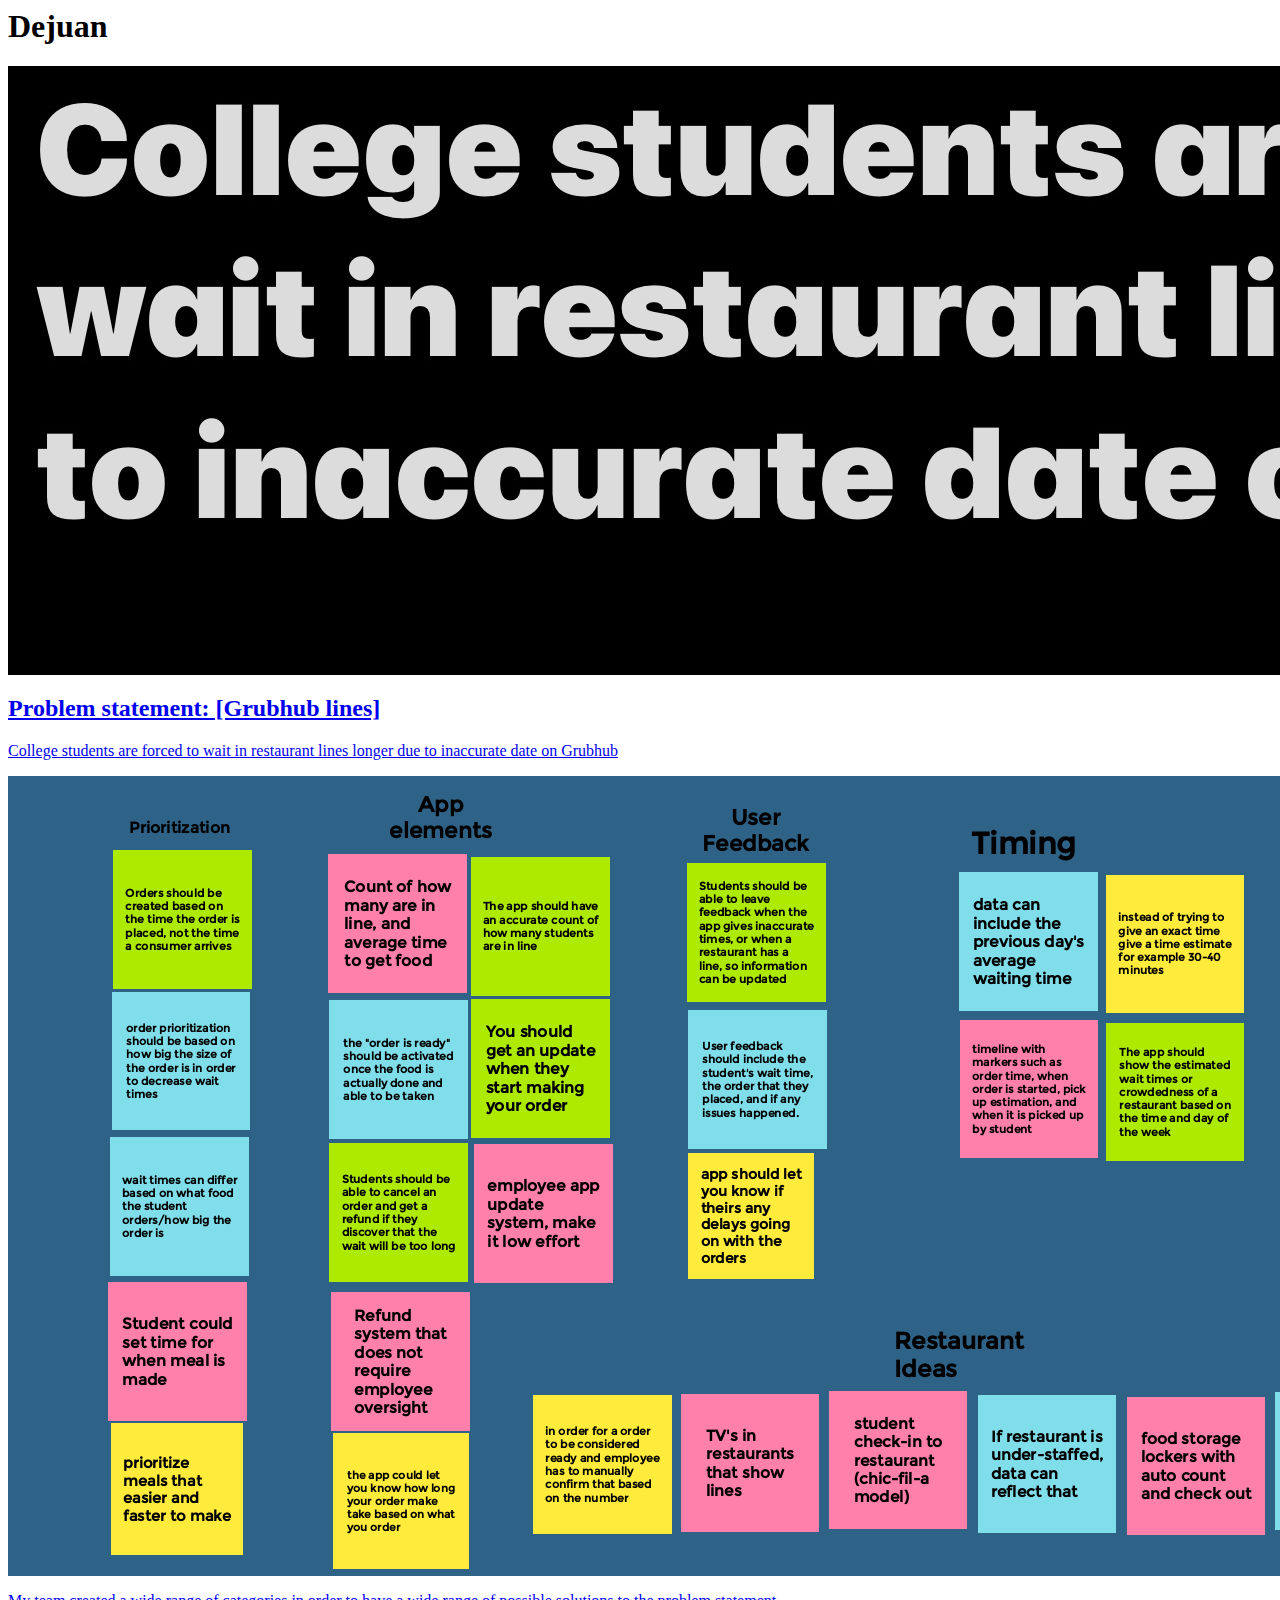
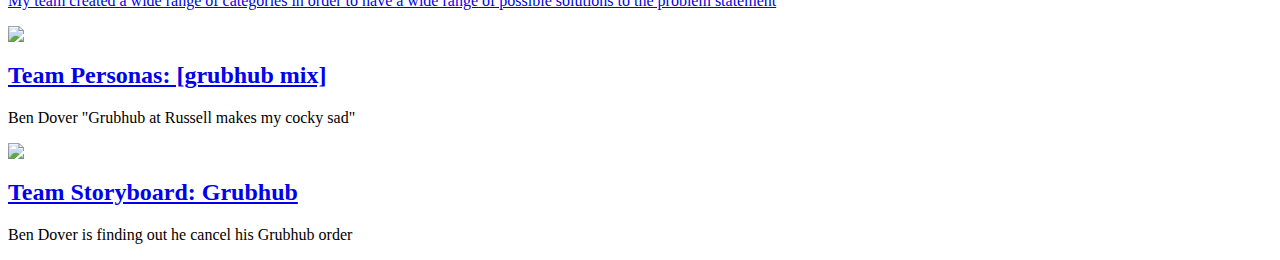
==== index.html @ 68c8be0b "Update index.html" ====
<html>
    <head>
        <title>d3juann</title>
    </head><link rel="stylesheet"href="styles.css"/>
    <body>
        <!--Problem statement assignment-->
        <h1>Dejuan</h1>
        <section class="assign">
            <img src="files/problem-statement.jpg" /><a href="files/problem-statement.jpg">
            <section class="assign-det">
                <h2>Problem statement: [Grubhub lines]</h2>
                <p>
                        College students are forced to wait in restaurant lines longer due to inaccurate date on Grubhub
                </p>
            </section>
        </section>

        <!--Affinity diagram-->
        <section class="assign">
            <img src="image/affinity-diagram.png"/><a href="files/affinitydiagram.pdf">
            <section class="assign-det">
            <p>
                    My team created a wide range of categories in order to have a wide range of possible solutions to the problem statement
            </p>
            </section>
        </section>

        <!--Personas Assignment-->
        <section class="assign">
            <img src="image/my-persona.png"/><a href="image/my-persona.png"></a>
            <section class="assign-det">
                <a href="files/Personas .pdf"><h2>Team Personas: [grubhub mix]</h2></a>
                <p>
                    Ben Dover "Grubhub at Russell makes my cocky sad"
                </p>
            </section>
        </section>
        <!--Storyboard assignment-->
        <section class="assign">
            <img src="image/my-storyboard.jpeg"/><a href="image/my-storyboard.jpeg"></a>
            <section class="assign-det">
                <a href="files/Team storyboard.pdf"><h2>Team Storyboard: Grubhub</h2></a>
                <p>
                    Ben Dover is finding out he cancel his Grubhub order
                </p>
            </section>
        </section>
    </body>

    </html>
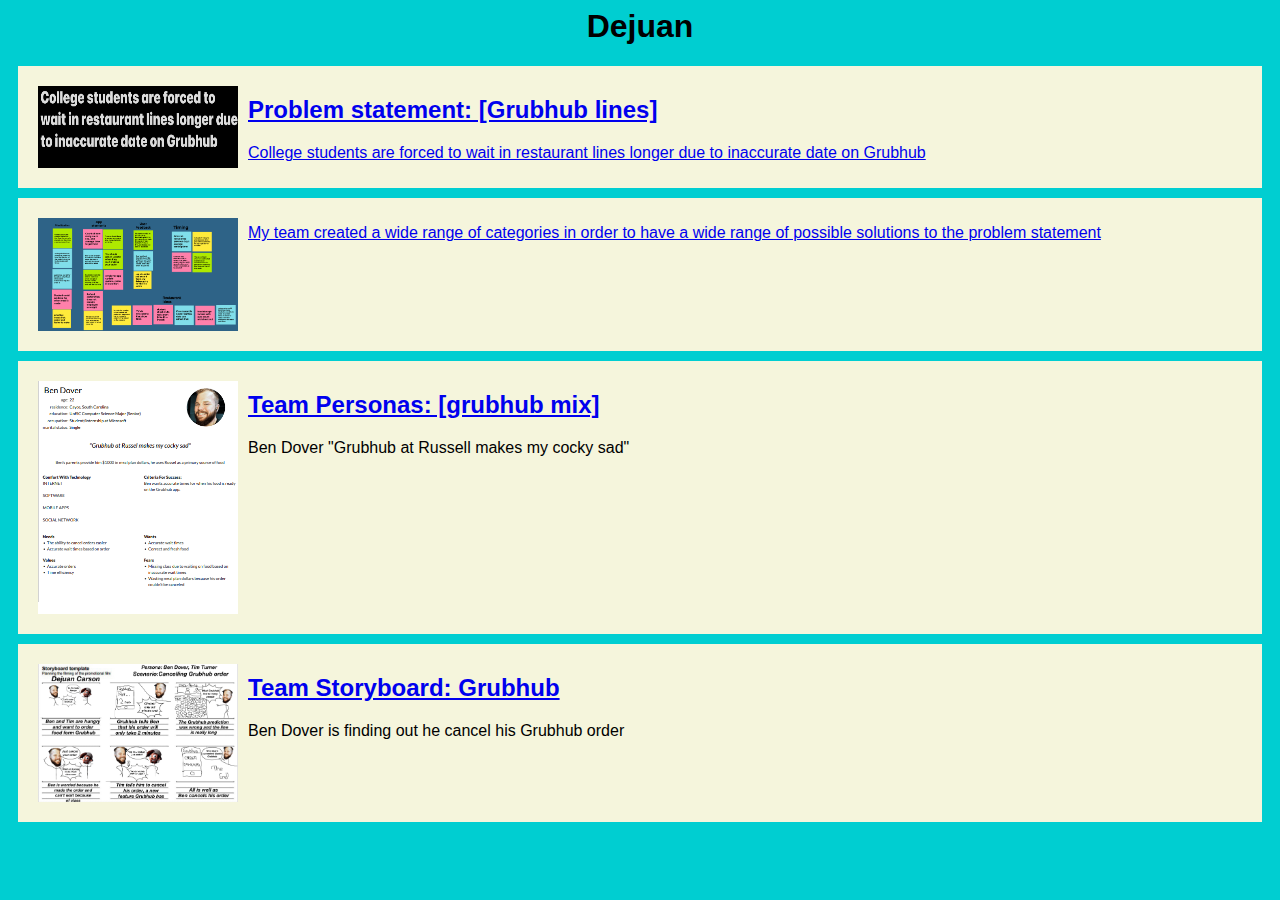
==== commit 8262a712: "Update index.html" ====
--- a/index.html
+++ b/index.html
@@ -1,7 +1,8 @@
 <html>
     <head>
         <title>d3juann</title>
-    </head><link rel="stylesheet"href="styles.css"/>
+        <link rel="stylesheet"href="styles.css"/>
+    </head>
     <body>
         <!--Problem statement assignment-->
         <h1>Dejuan</h1>
--- a/styles.css
+++ b/styles.css
@@ -0,0 +1,19 @@
+body {
+    background-color: darkturquoise;
+    font-family: Arial, Helvetica, sans-serif;
+
+}
+h1 {
+    color: black;
+    text-align: center;
+}
+.assign {
+    margin: 10px;
+    padding: 10px;
+    background-color: beige;
+    display: flex;
+}
+.assign img {
+    width: 200px;
+    padding: 10px;
+}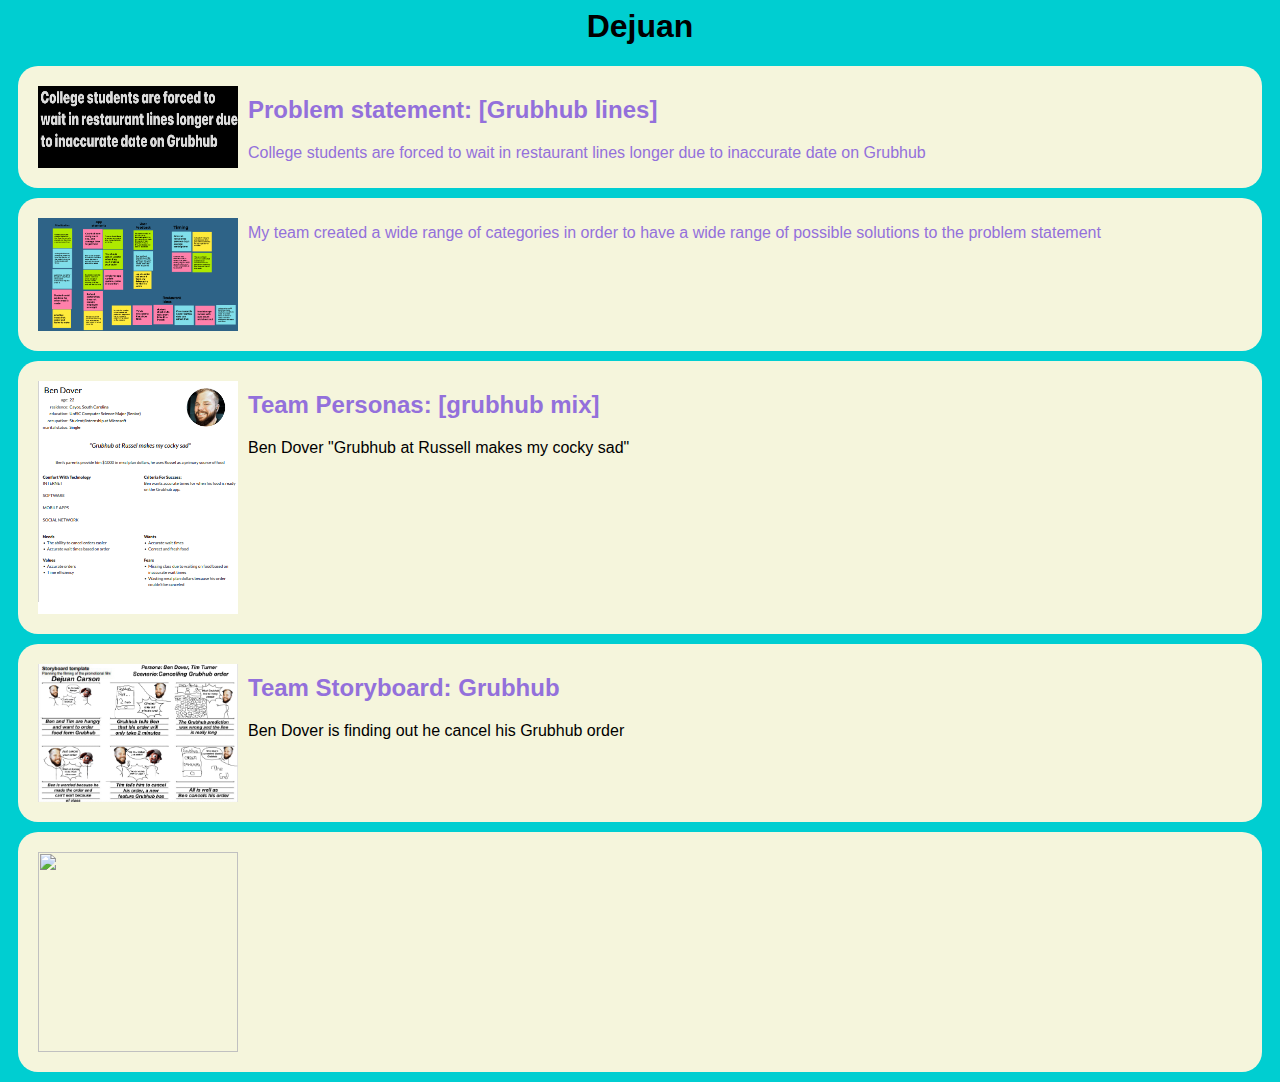
==== commit 3a5bbf03: "Update index.html" ====
--- a/index.html
+++ b/index.html
@@ -46,6 +46,17 @@
                 </p>
             </section>
         </section>
+        <!--Sketching assignment-->
+        <section class="assign">
+
+            <img src="">
+            <section class="">
+                <a href=""><h2></h2></a>
+                <p>
+                    
+                </p>
+            </section>
+        </section>
     </body>
 
     </html>
--- a/styles.css
+++ b/styles.css
@@ -16,4 +16,25 @@
 .assign img {
     width: 200px;
     padding: 10px;
+}
+
+.assign {
+    border-radius: 20px;/* curved corners */
+}
+
+a:hover {
+
+    text-decoration: none; /*remove underlining on anchors tags */
+    color: blueviolet; 
+}
+
+a { 
+    text-decoration: none;
+    color: mediumpurple;
+}
+
+.assign img {
+
+    padding: 10px;
+    border: 2px blue;
 }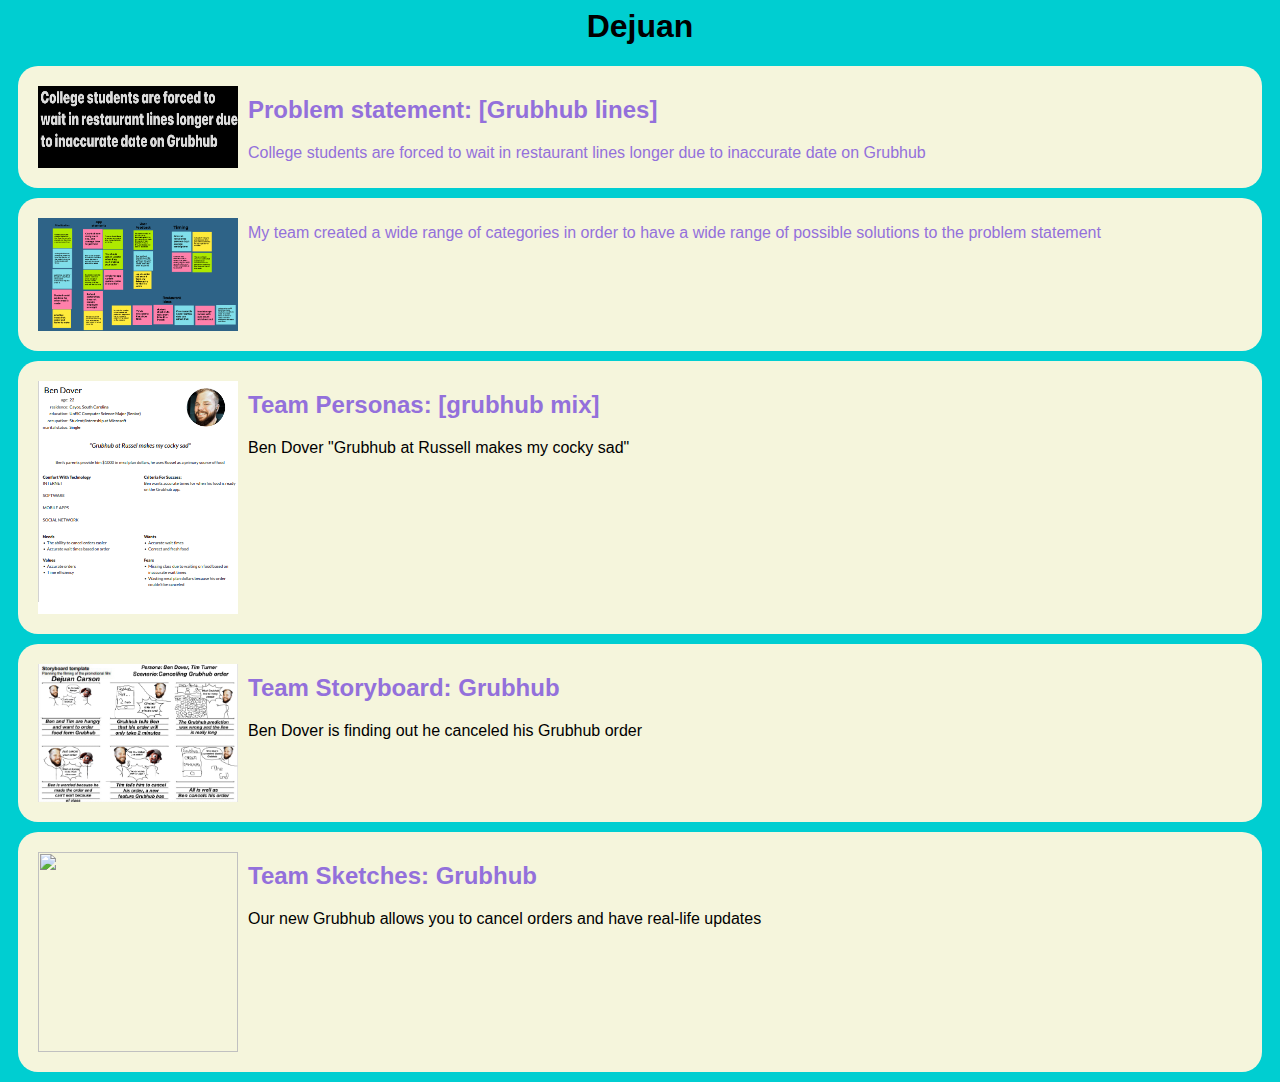
==== commit 685a8359: "Update index.html" ====
--- a/index.html
+++ b/index.html
@@ -42,18 +42,18 @@
             <section class="assign-det">
                 <a href="files/Team storyboard.pdf"><h2>Team Storyboard: Grubhub</h2></a>
                 <p>
-                    Ben Dover is finding out he cancel his Grubhub order
+                    Ben Dover is finding out he canceled his Grubhub order
                 </p>
             </section>
         </section>
         <!--Sketching assignment-->
         <section class="assign">
 
-            <img src="">
-            <section class="">
-                <a href=""><h2></h2></a>
+            <img src="image/my-sketch.jpeg">
+            <section class="assign-det">
+                <a href="files/all-sketches.pdf"><h2>Team Sketches: Grubhub</h2></a>
                 <p>
-                    
+                    Our new Grubhub allows you to cancel orders and have real-life updates
                 </p>
             </section>
         </section>
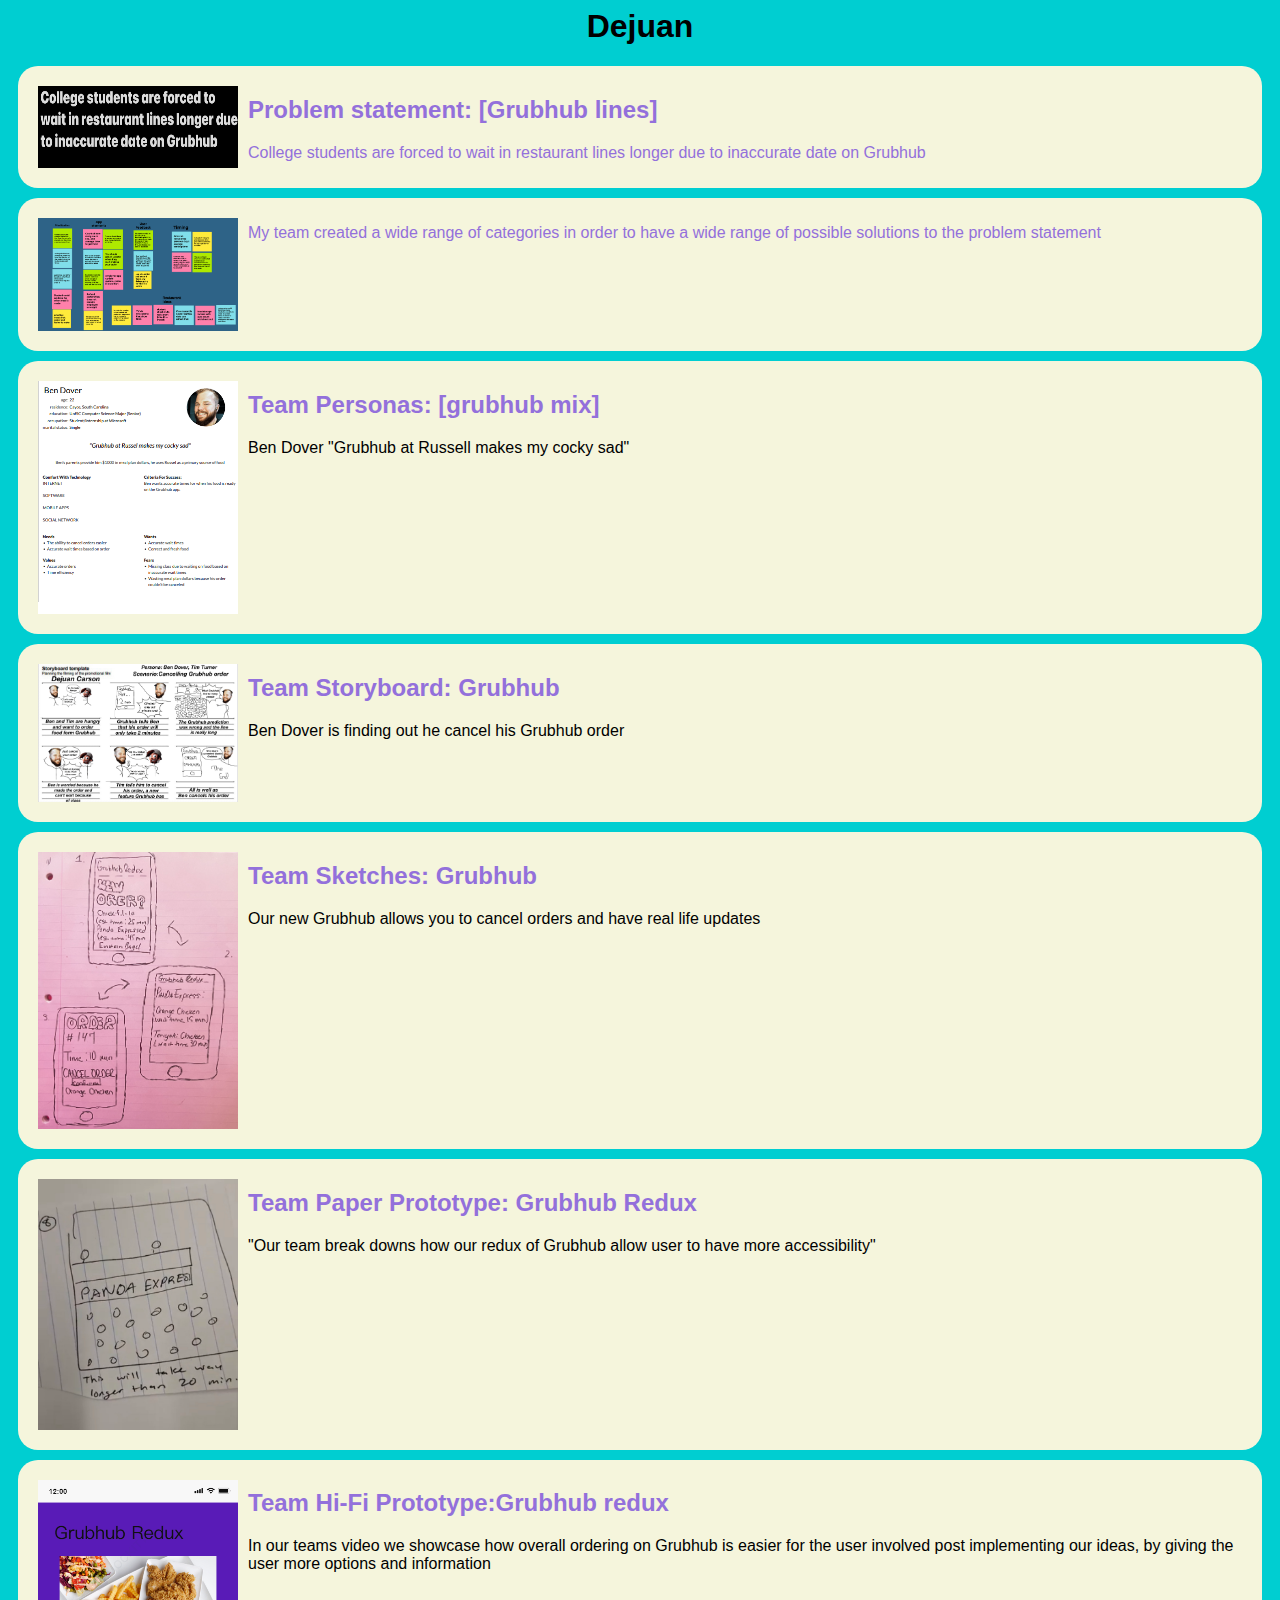
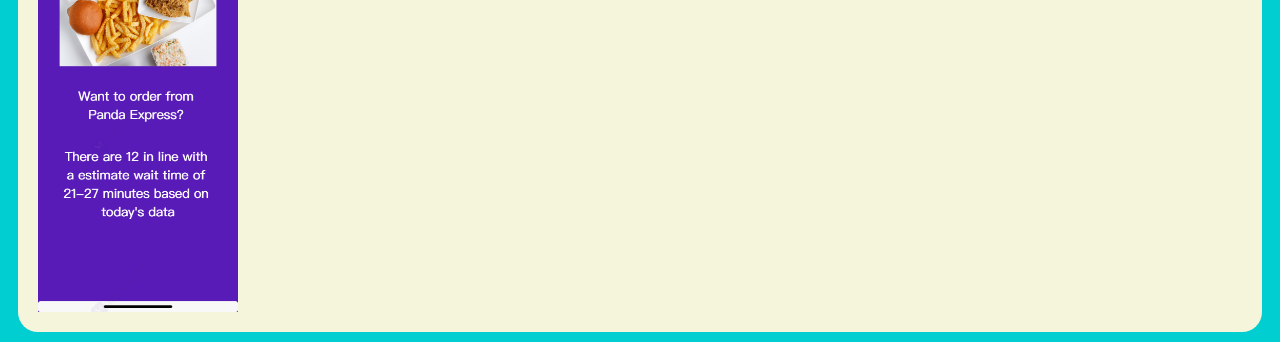
==== commit c9727497: "Update index.html" ====
--- a/index.html
+++ b/index.html
@@ -42,7 +42,7 @@
             <section class="assign-det">
                 <a href="files/Team storyboard.pdf"><h2>Team Storyboard: Grubhub</h2></a>
                 <p>
-                    Ben Dover is finding out he canceled his Grubhub order
+                    Ben Dover is finding out he cancel his Grubhub order
                 </p>
             </section>
         </section>
@@ -53,10 +53,33 @@
             <section class="assign-det">
                 <a href="files/all-sketches.pdf"><h2>Team Sketches: Grubhub</h2></a>
                 <p>
-                    Our new Grubhub allows you to cancel orders and have real-life updates
+                    Our new Grubhub allows you to cancel orders and have real life updates
                 </p>
             </section>
         </section>
+
+        <!--Paper prototype-->
+        <section class="assign">
+            <img src="image/Paperprototype.jpeg"/>
+            <section class="assign-det">
+                <a href="https://www.youtube.com/watch?v=XcopVHaCfLA&ab_channel=MadeleineMcBride"><h2>Team Paper Prototype: Grubhub Redux</h2></a>
+                <p>
+                    "Our team break downs how our redux of Grubhub allow user to have more accessibility"
+                </p>
+            </section>
+        </section>
+
+        <!--Hi-Fi prototype assignment-->
+        <section class="assign">
+            <img src="image/team-prototype.png"/>
+            <section class="assign-det">
+                <a href="https://youtu.be/1dBv8a9DArc?si=S-uJmlQKVHwc-EQn"><h2>Team Hi-Fi Prototype:Grubhub redux</h2></a>
+                <p>
+                    In our teams video we showcase how overall ordering on Grubhub is easier for the user involved post implementing our ideas, by giving the user more options and information
+                </p>
+            </section>       
+        </section>
+
     </body>
 
     </html>
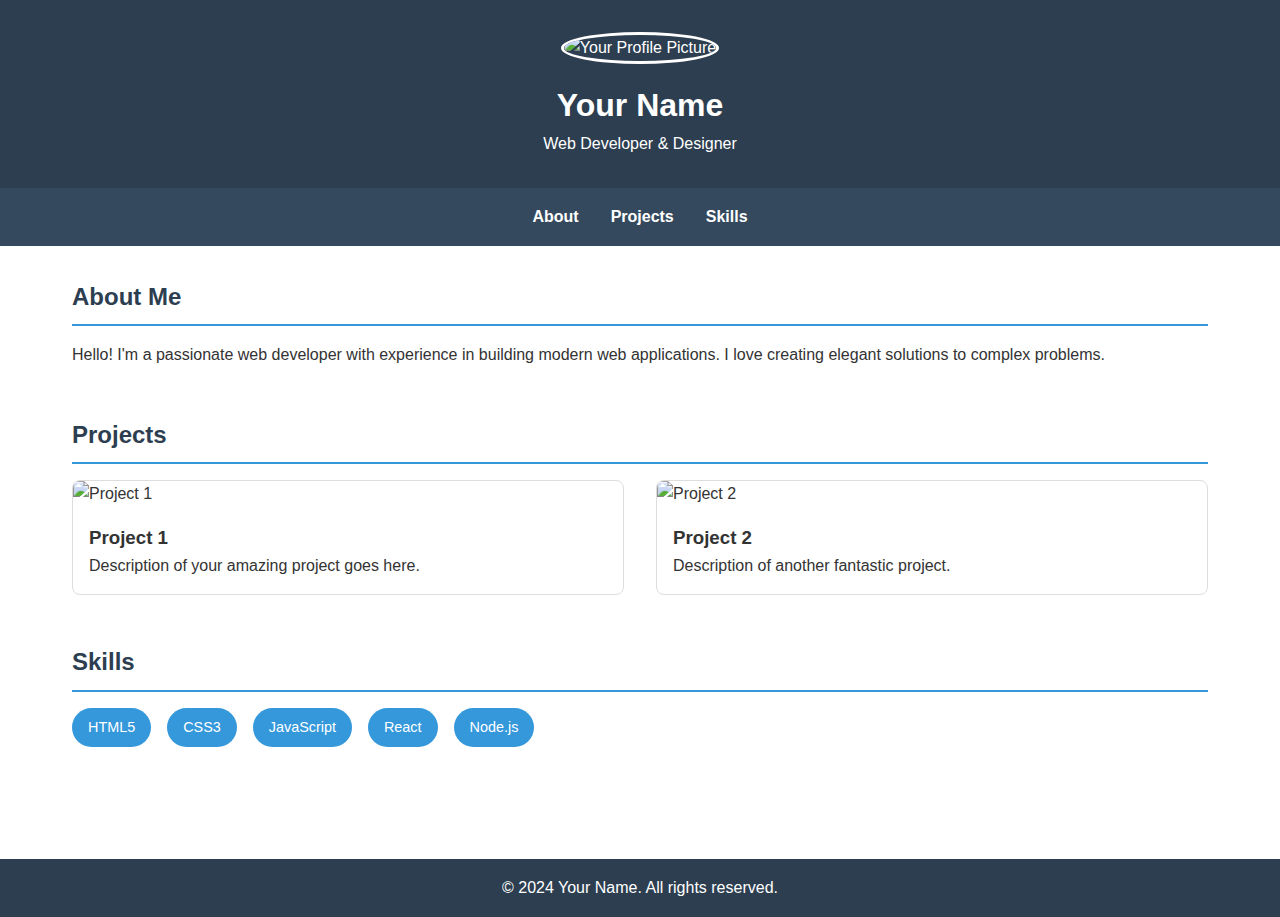
==== commit 875db842: "update" ====
--- a/index.html
+++ b/index.html
@@ -1,85 +1,279 @@
-<html>
-    <head>
-        <title>d3juann</title>
-        <link rel="stylesheet"href="styles.css"/>
-    </head>
-    <body>
-        <!--Problem statement assignment-->
-        <h1>Dejuan</h1>
-        <section class="assign">
-            <img src="files/problem-statement.jpg" /><a href="files/problem-statement.jpg">
-            <section class="assign-det">
-                <h2>Problem statement: [Grubhub lines]</h2>
-                <p>
-                        College students are forced to wait in restaurant lines longer due to inaccurate date on Grubhub
-                </p>
-            </section>
+<!DOCTYPE html>
+<html lang="en">
+<head>
+    <meta charset="UTF-8">
+    <meta name="viewport" content="width=device-width, initial-scale=1.0">
+    <title>Your Name - Portfolio</title>
+    <style>
+        /* Reset and base styles */
+        * {
+            margin: 0;
+            padding: 0;
+            box-sizing: border-box;
+        }
+
+        body {
+            font-family: -apple-system, BlinkMacSystemFont, 'Segoe UI', Roboto, Oxygen, Ubuntu, Cantarell, sans-serif;
+            line-height: 1.6;
+            color: #333;
+        }
+
+        /* Header styles */
+        header {
+            background: #2c3e50;
+            color: white;
+            padding: 2rem;
+            text-align: center;
+        }
+
+        .profile-img {
+            width: 150px;
+            height: 150px;
+            border-radius: 50%;
+            margin-bottom: 1rem;
+            border: 3px solid white;
+        }
+
+        /* Navigation */
+        nav {
+            background: #34495e;
+            padding: 1rem;
+            position: sticky;
+            top: 0;
+        }
+
+        nav ul {
+            list-style: none;
+            display: flex;
+            justify-content: center;
+            gap: 2rem;
+        }
+
+        nav a {
+            color: white;
+            text-decoration: none;
+            font-weight: bold;
+        }
+
+        nav a:hover {
+            color: #3498db;
+        }
+
+        /* Main content */
+        main {
+            max-width: 1200px;
+            margin: 0 auto;
+            padding: 2rem;
+        }
+
+        section {
+            margin-bottom: 3rem;
+        }
+
+        h2 {
+            color: #2c3e50;
+            margin-bottom: 1rem;
+            border-bottom: 2px solid #3498db;
+            padding-bottom: 0.5rem;
+        }
+
+        /* Projects grid */
+        .projects-grid {
+            display: grid;
+            grid-template-columns: repeat(auto-fit, minmax(300px, 1fr));
+            gap: 2rem;
+        }
+
+        .project-card {
+            border: 1px solid #ddd;
+            border-radius: 8px;
+            overflow: hidden;
+            transition: transform 0.3s;
+        }
+
+        .project-card:hover {
+            transform: translateY(-5px);
+        }
+
+        .project-card img {
+            width: 100%;
+            height: 200px;
+            object-fit: cover;
+        }
+
+        .project-info {
+            padding: 1rem;
+        }
+
+        /* Skills */
+        .skills-list {
+            display: flex;
+            flex-wrap: wrap;
+            gap: 1rem;
+        }
+
+        .skill-tag {
+            background: #3498db;
+            color: white;
+            padding: 0.5rem 1rem;
+            border-radius: 20px;
+            font-size: 0.9rem;
+        }
+
+        /* Contact form */
+        .contact-form {
+            max-width: 600px;
+            margin: 0 auto;
+        }
+
+        .form-group {
+            margin-bottom: 1rem;
+        }
+
+        label {
+            display: block;
+            margin-bottom: 0.5rem;
+        }
+
+        input, textarea {
+            width: 100%;
+            padding: 0.5rem;
+            border: 1px solid #ddd;
+            border-radius: 4px;
+        }
+
+        button {
+            background: #3498db;
+            color: white;
+            padding: 0.5rem 1rem;
+            border: none;
+            border-radius: 4px;
+            cursor: pointer;
+        }
+
+        button:hover {
+            background: #2980b9;
+        }
+
+        /* Footer */
+        footer {
+            background: #2c3e50;
+            color: white;
+            text-align: center;
+            padding: 1rem;
+            margin-top: 2rem;
+        }
+
+        /* Responsive design */
+        @media (max-width: 768px) {
+            nav ul {
+                flex-direction: column;
+                text-align: center;
+                gap: 1rem;
+            }
+        }
+    </style>
+</head>
+<body>
+    <header>
+        <img src="/api/placeholder/150/150" alt="Your Profile Picture" class="profile-img">
+        <h1>Your Name</h1>
+        <p>Web Developer & Designer</p>
+    </header>
+
+    <nav>
+        <ul>
+            <li><a href="#about">About</a></li>
+            <li><a href="#projects">Projects</a></li>
+            <li><a href="#skills">Skills</a></li>
+            <!-- <li><a href="#contact">Contact</a></li> -->
+        </ul>
+    </nav>
+
+    <main>
+        <section id="about">
+            <h2>About Me</h2>
+            <p>Hello! I'm a passionate web developer with experience in building modern web applications. I love creating elegant solutions to complex problems.</p>
         </section>
 
-        <!--Affinity diagram-->
-        <section class="assign">
-            <img src="image/affinity-diagram.png"/><a href="files/affinitydiagram.pdf">
-            <section class="assign-det">
-            <p>
-                    My team created a wide range of categories in order to have a wide range of possible solutions to the problem statement
-            </p>
-            </section>
+        <section id="projects">
+            <h2>Projects</h2>
+            <div class="projects-grid">
+                <div class="project-card">
+                    <img src="/api/placeholder/300/200" alt="Project 1">
+                    <div class="project-info">
+                        <h3>Project 1</h3>
+                        <p>Description of your amazing project goes here.</p>
+                    </div>
+                </div>
+                <div class="project-card">
+                    <img src="/api/placeholder/300/200" alt="Project 2">
+                    <div class="project-info">
+                        <h3>Project 2</h3>
+                        <p>Description of another fantastic project.</p>
+                    </div>
+                </div>
+            </div>
         </section>
 
-        <!--Personas Assignment-->
-        <section class="assign">
-            <img src="image/my-persona.png"/><a href="image/my-persona.png"></a>
-            <section class="assign-det">
-                <a href="files/Personas .pdf"><h2>Team Personas: [grubhub mix]</h2></a>
-                <p>
-                    Ben Dover "Grubhub at Russell makes my cocky sad"
-                </p>
-            </section>
+        <section id="skills">
+            <h2>Skills</h2>
+            <div class="skills-list">
+                <span class="skill-tag">HTML5</span>
+                <span class="skill-tag">CSS3</span>
+                <span class="skill-tag">JavaScript</span>
+                <span class="skill-tag">React</span>
+                <span class="skill-tag">Node.js</span>
+            </div>
         </section>
-        <!--Storyboard assignment-->
-        <section class="assign">
-            <img src="image/my-storyboard.jpeg"/><a href="image/my-storyboard.jpeg"></a>
-            <section class="assign-det">
-                <a href="files/Team storyboard.pdf"><h2>Team Storyboard: Grubhub</h2></a>
-                <p>
-                    Ben Dover is finding out he cancel his Grubhub order
-                </p>
-            </section>
-        </section>
-        <!--Sketching assignment-->
-        <section class="assign">
-
-            <img src="image/my-sketch.jpeg">
-            <section class="assign-det">
-                <a href="files/all-sketches.pdf"><h2>Team Sketches: Grubhub</h2></a>
-                <p>
-                    Our new Grubhub allows you to cancel orders and have real life updates
-                </p>
-            </section>
-        </section>
-
-        <!--Paper prototype-->
-        <section class="assign">
-            <img src="image/Paperprototype.jpeg"/>
-            <section class="assign-det">
-                <a href="https://www.youtube.com/watch?v=XcopVHaCfLA&ab_channel=MadeleineMcBride"><h2>Team Paper Prototype: Grubhub Redux</h2></a>
-                <p>
-                    "Our team break downs how our redux of Grubhub allow user to have more accessibility"
-                </p>
-            </section>
-        </section>
-
-        <!--Hi-Fi prototype assignment-->
-        <section class="assign">
-            <img src="image/team-prototype.png"/>
-            <section class="assign-det">
-                <a href="https://youtu.be/1dBv8a9DArc?si=S-uJmlQKVHwc-EQn"><h2>Team Hi-Fi Prototype:Grubhub redux</h2></a>
-                <p>
-                    In our teams video we showcase how overall ordering on Grubhub is easier for the user involved post implementing our ideas, by giving the user more options and information
-                </p>
-            </section>       
-        </section>
-
-    </body>
-
-    </html>
+
+        <!-- <section id="contact">
+            <h2>Contact Me</h2>
+            <form class="contact-form" id="contact-form">
+                <div class="form-group">
+                    <label for="name">Name:</label>
+                    <input type="text" id="name" name="name" required>
+                </div>
+                <div class="form-group">
+                    <label for="email">Email:</label>
+                    <input type="email" id="email" name="email" required>
+                </div>
+                <div class="form-group">
+                    <label for="message">Message:</label>
+                    <textarea id="message" name="message" rows="5" required></textarea>
+                </div>
+                <button type="submit">Send Message</button>
+            </form>
+        </section> -->
+    </main>
+
+    <footer>
+        <p>© 2024 Your Name. All rights reserved.</p>
+    </footer>
+
+    <script>
+        // Smooth scrolling for navigation links
+        document.querySelectorAll('nav a').forEach(anchor => {
+            anchor.addEventListener('click', function(e) {
+                e.preventDefault();
+                const section = document.querySelector(this.getAttribute('href'));
+                section.scrollIntoView({ behavior: 'smooth' });
+            });
+        });
+
+        // Form submission handling
+        document.getElementById('contact-form').addEventListener('submit', function(e) {
+            e.preventDefault();
+            const formData = {
+                name: document.getElementById('name').value,
+                email: document.getElementById('email').value,
+                message: document.getElementById('message').value
+            };
+            console.log('Form submitted:', formData);
+            // Here you would typically send the data to a server
+            alert('Thanks for your message! This is a demo form.');
+            this.reset();
+        });
+    </script>
+</body>
+</html>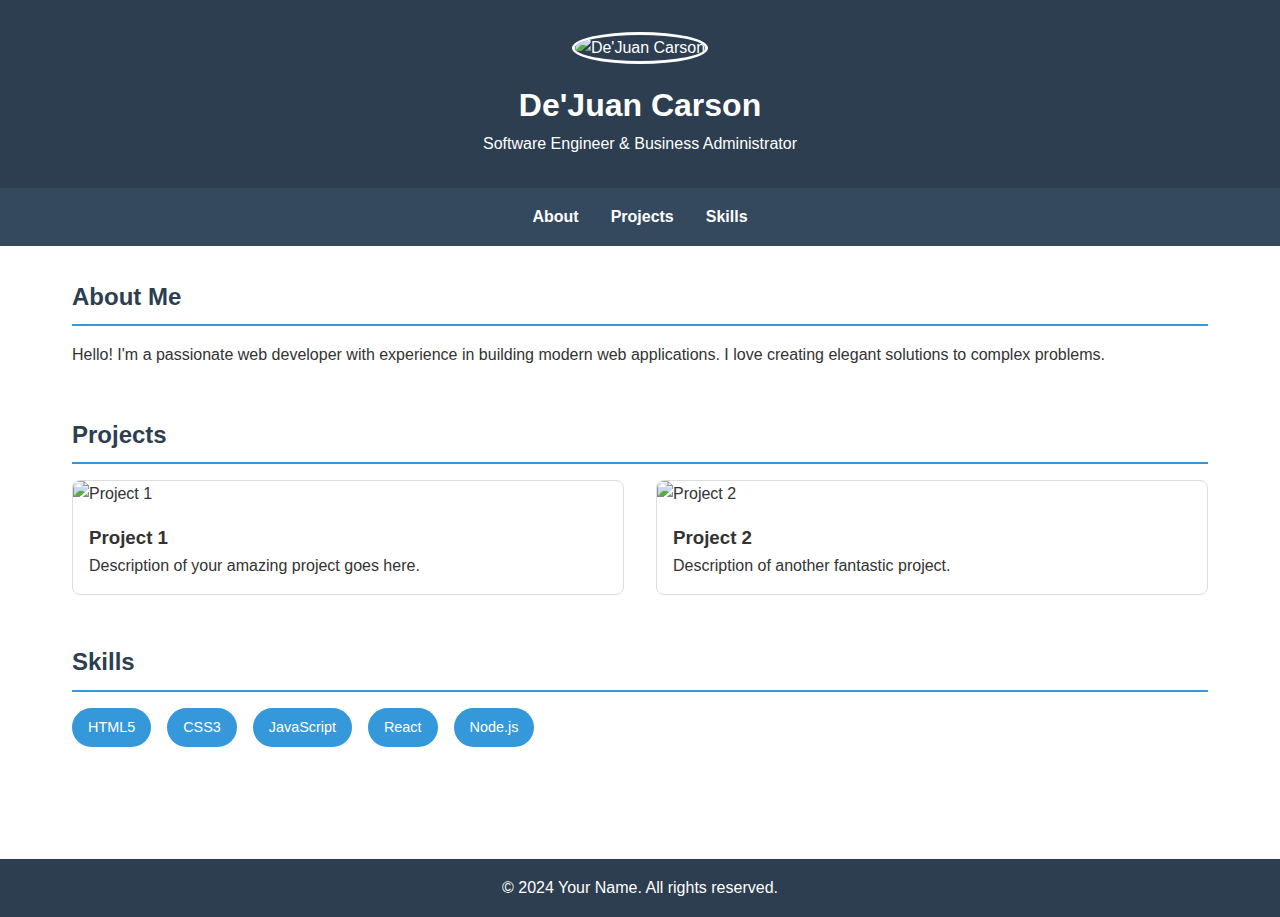
==== commit 214b4145: "update" ====
--- a/index.html
+++ b/index.html
@@ -176,9 +176,9 @@
 </head>
 <body>
     <header>
-        <img src="/api/placeholder/150/150" alt="Your Profile Picture" class="profile-img">
-        <h1>Your Name</h1>
-        <p>Web Developer & Designer</p>
+        <img src="/api/placeholder/150/150" alt="De'Juan Carson" class="profile-img">
+        <h1>De'Juan Carson</h1>
+        <p>Software Engineer & Business Administrator</p>
     </header>
 
     <nav>
